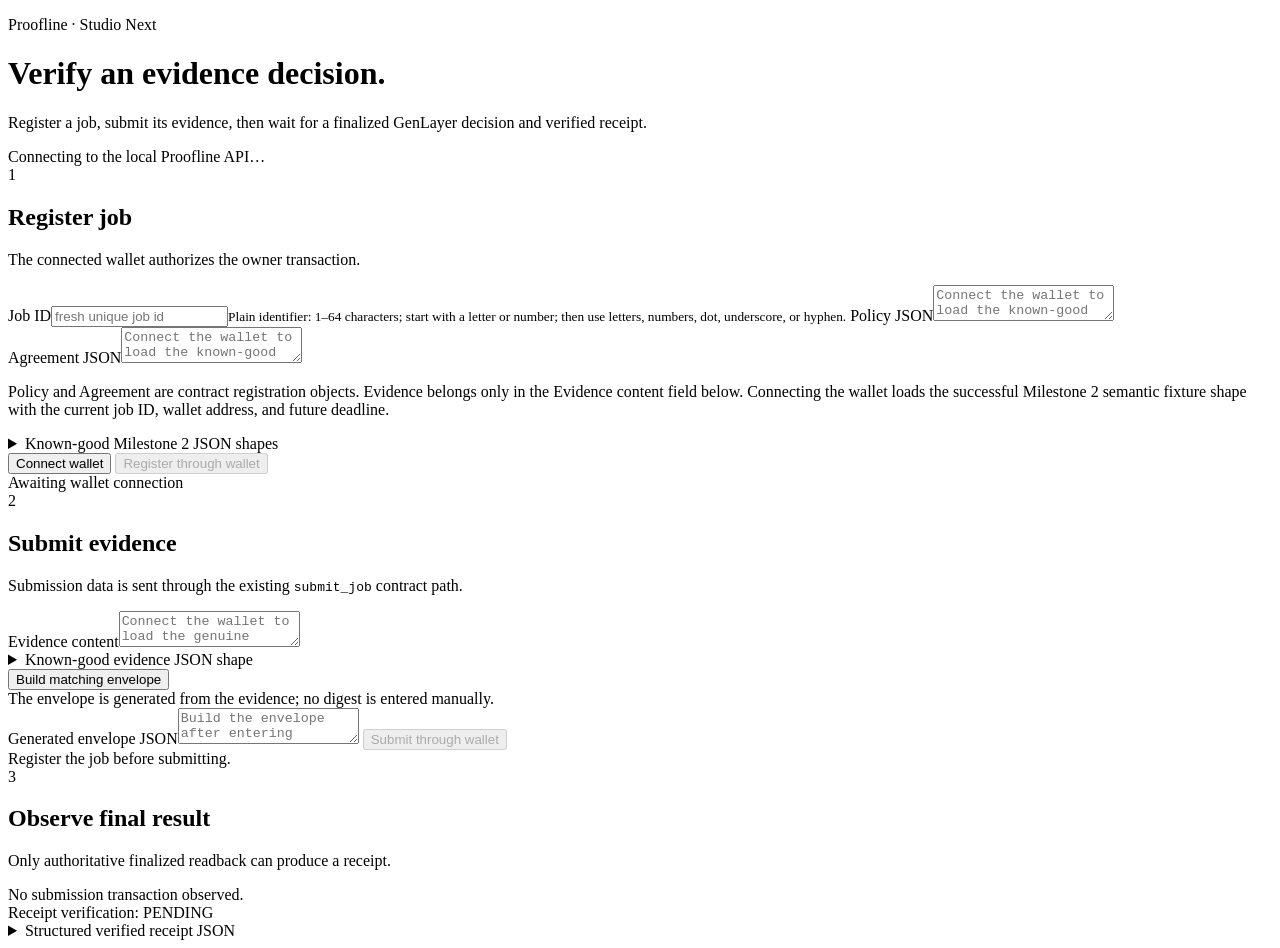
==== frontend/index.html @ 721586a4 "feat: initial Proofline release" ====
<!doctype html>
<html lang="en">
  <head>
    <meta charset="utf-8">
    <meta name="viewport" content="width=device-width, initial-scale=1">
    <title>Proofline</title>
    <link rel="stylesheet" href="/styles.css">
  </head>
  <body>
    <main class="shell">
      <header class="hero">
        <p class="eyebrow">Proofline · Studio Next</p>
        <h1>Verify an evidence decision.</h1>
        <p class="lede">Register a job, submit its evidence, then wait for a finalized GenLayer decision and verified receipt.</p>
        <div id="network" class="network">Connecting to the local Proofline API…</div>
      </header>

      <section class="card">
        <div class="step-heading"><span>1</span><div><h2>Register job</h2><p>The connected wallet authorizes the owner transaction.</p></div></div>
        <div class="grid two">
          <label>Job ID<input id="job-id" placeholder="fresh unique job id"><small>Plain identifier: 1–64 characters; start with a letter or number; then use letters, numbers, dot, underscore, or hyphen.</small></label>
          <label>Policy JSON<textarea id="policy" spellcheck="false" placeholder="Connect the wallet to load the known-good policy shape."></textarea></label>
        </div>
        <label>Agreement JSON<textarea id="agreement" spellcheck="false" placeholder="Connect the wallet to load the known-good agreement shape."></textarea></label>
        <p class="field-help">Policy and Agreement are contract registration objects. Evidence belongs only in the Evidence content field below. Connecting the wallet loads the successful Milestone 2 semantic fixture shape with the current job ID, wallet address, and future deadline.</p>
        <details class="template-help">
          <summary>Known-good Milestone 2 JSON shapes</summary>
          <p>These are the exact schemas used by the hosted semantic ACCEPT fixture. The wallet connection fills fresh identity and deadline values; do not paste evidence JSON into Policy or Agreement.</p>
          <pre>{
  "schema_version": "proofline.policy.v1",
  "policy_version": "acceptance-policy.v1",
  "agreement_id": "job-pass",
  "deadline": 1789887377,
  "signer_address": "0x3211d1419709682b81c53CC51cb63622E25488d3",
  "required_artifacts": ["response"],
  "deterministic_requirements": {"max_evidence_age_seconds": 7200, "require_snapshot": true},
  "subjective_criterion": {
    "id": "quality",
    "statement": "The response must clearly answer the requested report question with actionable evidence.",
    "allowed_verdicts": ["ACCEPT", "REJECT", "UNDETERMINED"]
  },
  "evidence_allowlist": ["embedded://evidence"]
}</pre>
          <pre>{
  "schema_version": "proofline.agreement.v1",
  "agreement_id": "job-pass",
  "policy_version": "acceptance-policy.v1",
  "parties": {"buyer": "buyer-fixture", "worker": "worker-fixture"},
  "agreement_digest": "sha256:5cb834ec078157ddf160f072368ba765b8f5fdad3e317c8fb03cba606d11d0ad"
}</pre>
        </details>
        <button id="connect">Connect wallet</button>
        <button id="register" disabled>Register through wallet</button>
        <div id="register-state" class="state muted">Awaiting wallet connection</div>
      </section>

      <section class="card">
        <div class="step-heading"><span>2</span><div><h2>Submit evidence</h2><p>Submission data is sent through the existing <code>submit_job</code> contract path.</p></div></div>
        <label>Evidence content<textarea id="evidence-content" spellcheck="false" placeholder="Connect the wallet to load the genuine request/response fixture."></textarea></label>
        <details class="template-help">
          <summary>Known-good evidence JSON shape</summary>
          <pre>{
  "job_id": "job-pass",
  "request": {
    "method": "POST",
    "path": "/v1/report",
    "body": {"question": "What failed and how should it be fixed?"}
  },
  "response": {
    "status": 200,
    "content_type": "application/json",
    "body": {
      "answer": "The report identifies the root cause, cites the observed failure, and gives a concrete remediation.",
      "evidence": ["fixture-log-001", "fixture-test-001"]
    }
  }
}</pre>
        </details>
        <button id="build-envelope">Build matching envelope</button>
        <div id="envelope-state" class="state muted">The envelope is generated from the evidence; no digest is entered manually.</div>
        <label>Generated envelope JSON<textarea id="envelope" spellcheck="false" readonly placeholder="Build the envelope after entering evidence."></textarea></label>
        <button id="submit" disabled>Submit through wallet</button>
        <div id="submit-state" class="state muted">Register the job before submitting.</div>
      </section>

      <section class="card">
        <div class="step-heading"><span>3</span><div><h2>Observe final result</h2><p>Only authoritative finalized readback can produce a receipt.</p></div></div>
        <div id="lifecycle" class="state muted">No submission transaction observed.</div>
        <div id="receipt-status" class="state muted">Receipt verification: PENDING</div>
        <div id="result" class="result hidden"></div>
        <details id="receipt-panel" class="hidden">
          <summary>Structured verified receipt JSON</summary>
          <pre id="receipt-json"></pre>
          <button id="download-receipt" type="button">Download sanitized receipt JSON</button>
        </details>
      </section>
    </main>
    <script src="/app.js"></script>
  </body>
</html>
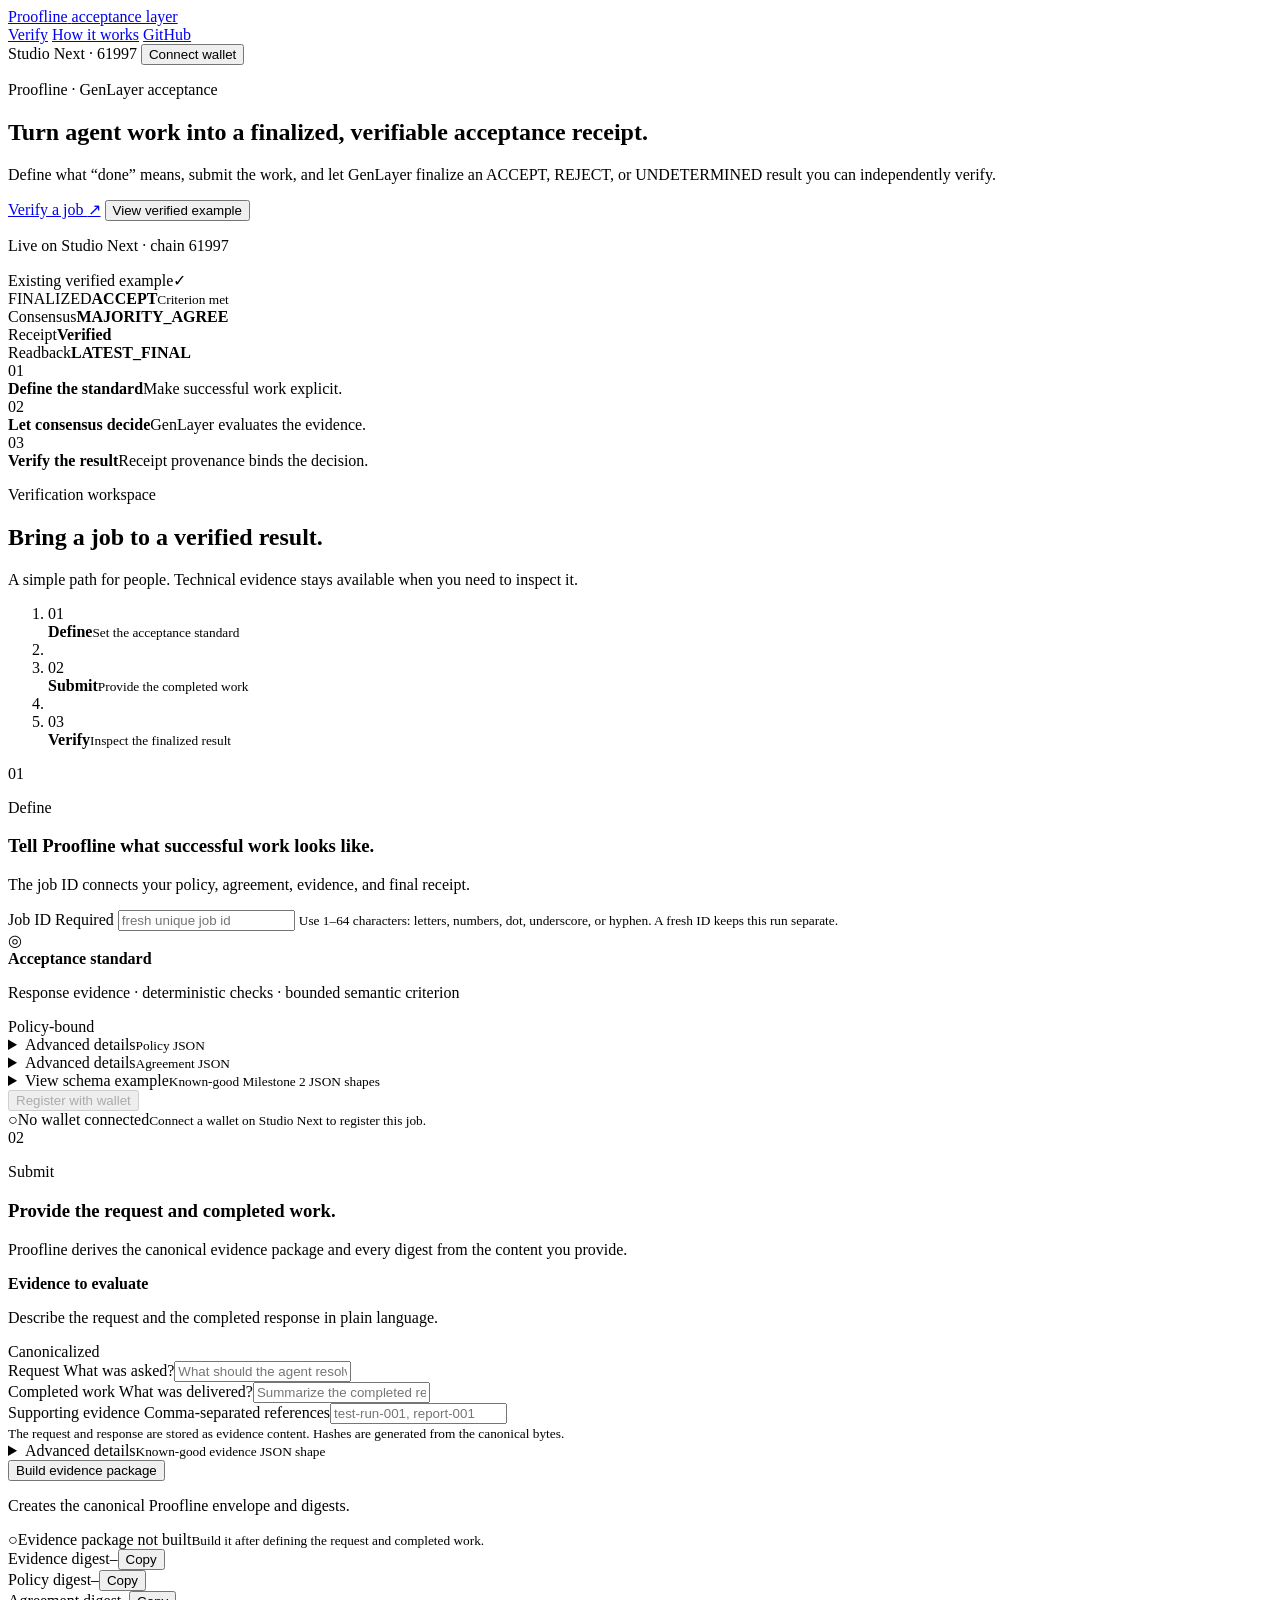
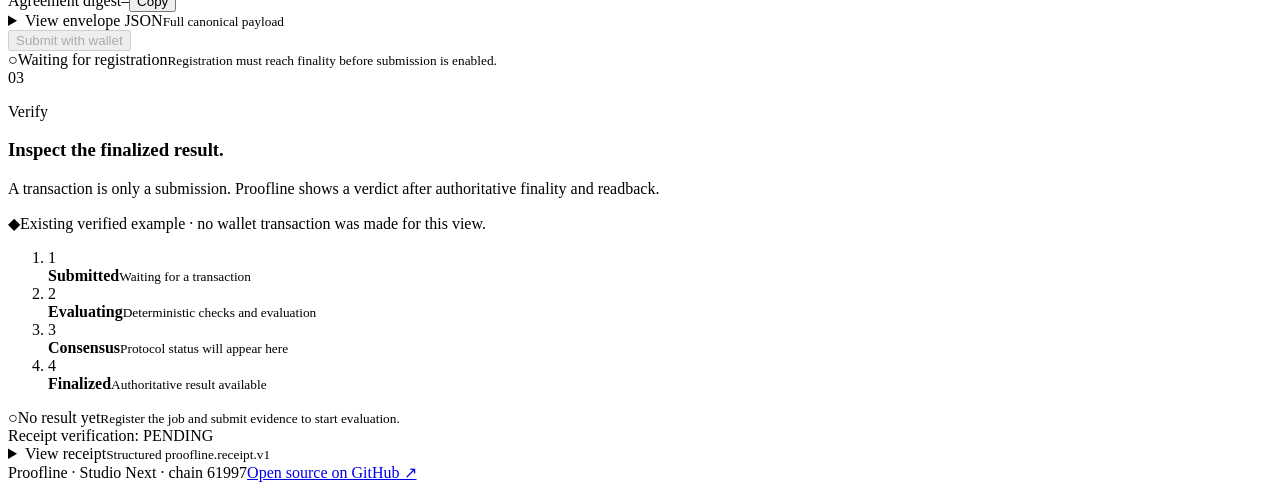
==== commit 358caead: "feat: overhaul Proofline verification UI" ====
--- a/frontend/index.html
+++ b/frontend/index.html
@@ -3,30 +3,114 @@
   <head>
     <meta charset="utf-8">
     <meta name="viewport" content="width=device-width, initial-scale=1">
-    <title>Proofline</title>
+    <meta name="description" content="Proofline turns agent work into a finalized, verifiable acceptance receipt.">
+    <title>Proofline · Verifiable acceptance</title>
     <link rel="stylesheet" href="/styles.css">
   </head>
   <body>
-    <main class="shell">
-      <header class="hero">
-        <p class="eyebrow">Proofline · Studio Next</p>
-        <h1>Verify an evidence decision.</h1>
-        <p class="lede">Register a job, submit its evidence, then wait for a finalized GenLayer decision and verified receipt.</p>
-        <div id="network" class="network">Connecting to the local Proofline API…</div>
+    <div class="app-shell">
+      <header class="site-header" aria-label="Proofline header">
+        <a class="brand" href="#top" aria-label="Proofline home">
+          <span class="brand-mark" aria-hidden="true"><span></span><span></span><span></span></span>
+          <span class="brand-name">Proofline</span>
+          <span class="brand-caption">acceptance layer</span>
+        </a>
+        <nav class="site-nav" aria-label="Primary navigation">
+          <a href="#verify">Verify</a>
+          <a href="#how-it-works">How it works</a>
+          <a href="https://github.com/unifyWeb3/proofline" target="_blank" rel="noreferrer">GitHub</a>
+        </nav>
+        <div class="header-actions">
+          <span id="network" class="network-badge"><span class="status-dot" aria-hidden="true"></span>Studio Next · 61997</span>
+          <button id="connect" class="button button-secondary button-wallet" type="button">Connect wallet</button>
+        </div>
       </header>
 
-      <section class="card">
-        <div class="step-heading"><span>1</span><div><h2>Register job</h2><p>The connected wallet authorizes the owner transaction.</p></div></div>
-        <div class="grid two">
-          <label>Job ID<input id="job-id" placeholder="fresh unique job id"><small>Plain identifier: 1–64 characters; start with a letter or number; then use letters, numbers, dot, underscore, or hyphen.</small></label>
-          <label>Policy JSON<textarea id="policy" spellcheck="false" placeholder="Connect the wallet to load the known-good policy shape."></textarea></label>
-        </div>
-        <label>Agreement JSON<textarea id="agreement" spellcheck="false" placeholder="Connect the wallet to load the known-good agreement shape."></textarea></label>
-        <p class="field-help">Policy and Agreement are contract registration objects. Evidence belongs only in the Evidence content field below. Connecting the wallet loads the successful Milestone 2 semantic fixture shape with the current job ID, wallet address, and future deadline.</p>
-        <details class="template-help">
-          <summary>Known-good Milestone 2 JSON shapes</summary>
-          <p>These are the exact schemas used by the hosted semantic ACCEPT fixture. The wallet connection fills fresh identity and deadline values; do not paste evidence JSON into Policy or Agreement.</p>
-          <pre>{
+      <main>
+        <section id="top" class="hero" aria-labelledby="hero-title">
+          <div class="hero-copy">
+            <p class="eyebrow">Proofline · GenLayer acceptance</p>
+            <h1 id="hero-title">Turn agent work into a finalized, verifiable acceptance receipt.</h1>
+            <p class="hero-lede">Define what “done” means, submit the work, and let GenLayer finalize an ACCEPT, REJECT, or UNDETERMINED result you can independently verify.</p>
+            <div class="hero-actions">
+              <a class="button button-primary" href="#verify">Verify a job <span aria-hidden="true">↗</span></a>
+              <button id="view-example" class="button button-secondary" type="button">View verified example</button>
+            </div>
+            <p class="hero-note"><span class="status-dot status-dot-success" aria-hidden="true"></span>Live on Studio Next · chain 61997</p>
+          </div>
+          <div class="hero-proof" aria-label="What Proofline verifies">
+            <div class="proof-panel">
+              <div class="proof-panel-header"><span class="label-caps">Existing verified example</span><span class="proof-icon" aria-hidden="true">✓</span></div>
+              <div class="proof-verdict"><span>FINALIZED</span><strong>ACCEPT</strong><small>Criterion met</small></div>
+              <div class="proof-facts">
+                <div><span>Consensus</span><strong>MAJORITY_AGREE</strong></div>
+                <div><span>Receipt</span><strong>Verified</strong></div>
+                <div><span>Readback</span><strong>LATEST_FINAL</strong></div>
+              </div>
+            </div>
+          </div>
+        </section>
+
+        <section id="how-it-works" class="proof-strip" aria-label="Proofline principles">
+          <div class="proof-strip-item"><span class="strip-number">01</span><div><strong>Define the standard</strong><span>Make successful work explicit.</span></div></div>
+          <div class="proof-strip-item"><span class="strip-number">02</span><div><strong>Let consensus decide</strong><span>GenLayer evaluates the evidence.</span></div></div>
+          <div class="proof-strip-item"><span class="strip-number">03</span><div><strong>Verify the result</strong><span>Receipt provenance binds the decision.</span></div></div>
+        </section>
+
+        <section id="verify" class="workspace" aria-labelledby="workspace-title">
+          <div class="workspace-heading">
+            <div>
+              <p class="eyebrow">Verification workspace</p>
+              <h2 id="workspace-title">Bring a job to a verified result.</h2>
+            </div>
+            <p class="workspace-description">A simple path for people. Technical evidence stays available when you need to inspect it.</p>
+          </div>
+
+          <ol class="stepper" aria-label="Verification stages">
+            <li class="stepper-item active" data-step-nav="define"><span>01</span><div><strong>Define</strong><small>Set the acceptance standard</small></div></li>
+            <li class="stepper-line" aria-hidden="true"></li>
+            <li class="stepper-item" data-step-nav="submit"><span>02</span><div><strong>Submit</strong><small>Provide the completed work</small></div></li>
+            <li class="stepper-line" aria-hidden="true"></li>
+            <li class="stepper-item" data-step-nav="verify"><span>03</span><div><strong>Verify</strong><small>Inspect the finalized result</small></div></li>
+          </ol>
+
+          <section class="stage" id="stage-define" aria-labelledby="define-title">
+            <div class="stage-heading">
+              <div class="stage-number">01</div>
+              <div><p class="stage-kicker">Define</p><h3 id="define-title">Tell Proofline what successful work looks like.</h3><p class="stage-copy">The job ID connects your policy, agreement, evidence, and final receipt.</p></div>
+            </div>
+            <div class="stage-content">
+              <div class="field-group">
+                <label for="job-id">Job ID <span class="required">Required</span></label>
+                <input id="job-id" autocomplete="off" placeholder="fresh unique job id" aria-describedby="job-help">
+                <small id="job-help" class="field-help">Use 1–64 characters: letters, numbers, dot, underscore, or hyphen. A fresh ID keeps this run separate.</small>
+              </div>
+              <div class="definition-summary" aria-label="Acceptance standard summary">
+                <div class="summary-icon" aria-hidden="true">◎</div>
+                <div><strong>Acceptance standard</strong><p>Response evidence · deterministic checks · bounded semantic criterion</p></div>
+                <span class="badge badge-neutral">Policy-bound</span>
+              </div>
+              <details class="advanced-details">
+                <summary><span>Advanced details</span><small>Policy JSON</small></summary>
+                <div class="details-body">
+                  <p class="details-copy">The exact contract registration object. Edit only if you understand the Proofline policy schema.</p>
+                  <label class="sr-only" for="policy">Policy JSON</label>
+                  <textarea id="policy" class="json-editor" spellcheck="false" placeholder="Connect the wallet to load the known-good policy shape."></textarea>
+                </div>
+              </details>
+              <details class="advanced-details">
+                <summary><span>Advanced details</span><small>Agreement JSON</small></summary>
+                <div class="details-body">
+                  <p class="details-copy">The agreement is checked against the registered policy and job before fee preparation.</p>
+                  <label class="sr-only" for="agreement">Agreement JSON</label>
+                  <textarea id="agreement" class="json-editor" spellcheck="false" placeholder="Connect the wallet to load the known-good agreement shape."></textarea>
+                </div>
+              </details>
+              <details class="advanced-details fixture-details">
+                <summary><span>View schema example</span><small>Known-good Milestone 2 JSON shapes</small></summary>
+                <div class="details-body schema-example">
+                  <p class="details-copy">These are the exact schemas used by the hosted semantic ACCEPT fixture. Connecting the wallet loads fresh identity and deadline values. Evidence belongs in Stage 2.</p>
+                  <pre>{
   "schema_version": "proofline.policy.v1",
   "policy_version": "acceptance-policy.v1",
   "agreement_id": "job-pass",
@@ -41,60 +125,99 @@
   },
   "evidence_allowlist": ["embedded://evidence"]
 }</pre>
-          <pre>{
+                  <pre>{
   "schema_version": "proofline.agreement.v1",
   "agreement_id": "job-pass",
   "policy_version": "acceptance-policy.v1",
   "parties": {"buyer": "buyer-fixture", "worker": "worker-fixture"},
   "agreement_digest": "sha256:5cb834ec078157ddf160f072368ba765b8f5fdad3e317c8fb03cba606d11d0ad"
 }</pre>
-        </details>
-        <button id="connect">Connect wallet</button>
-        <button id="register" disabled>Register through wallet</button>
-        <div id="register-state" class="state muted">Awaiting wallet connection</div>
-      </section>
-
-      <section class="card">
-        <div class="step-heading"><span>2</span><div><h2>Submit evidence</h2><p>Submission data is sent through the existing <code>submit_job</code> contract path.</p></div></div>
-        <label>Evidence content<textarea id="evidence-content" spellcheck="false" placeholder="Connect the wallet to load the genuine request/response fixture."></textarea></label>
-        <details class="template-help">
-          <summary>Known-good evidence JSON shape</summary>
-          <pre>{
-  "job_id": "job-pass",
-  "request": {
-    "method": "POST",
-    "path": "/v1/report",
-    "body": {"question": "What failed and how should it be fixed?"}
-  },
-  "response": {
-    "status": 200,
-    "content_type": "application/json",
-    "body": {
-      "answer": "The report identifies the root cause, cites the observed failure, and gives a concrete remediation.",
-      "evidence": ["fixture-log-001", "fixture-test-001"]
-    }
-  }
-}</pre>
-        </details>
-        <button id="build-envelope">Build matching envelope</button>
-        <div id="envelope-state" class="state muted">The envelope is generated from the evidence; no digest is entered manually.</div>
-        <label>Generated envelope JSON<textarea id="envelope" spellcheck="false" readonly placeholder="Build the envelope after entering evidence."></textarea></label>
-        <button id="submit" disabled>Submit through wallet</button>
-        <div id="submit-state" class="state muted">Register the job before submitting.</div>
-      </section>
-
-      <section class="card">
-        <div class="step-heading"><span>3</span><div><h2>Observe final result</h2><p>Only authoritative finalized readback can produce a receipt.</p></div></div>
-        <div id="lifecycle" class="state muted">No submission transaction observed.</div>
-        <div id="receipt-status" class="state muted">Receipt verification: PENDING</div>
-        <div id="result" class="result hidden"></div>
-        <details id="receipt-panel" class="hidden">
-          <summary>Structured verified receipt JSON</summary>
-          <pre id="receipt-json"></pre>
-          <button id="download-receipt" type="button">Download sanitized receipt JSON</button>
-        </details>
-      </section>
-    </main>
+                </div>
+              </details>
+              <div class="stage-actions">
+                <button id="register" class="button button-primary" type="button" disabled>Register with wallet</button>
+                <div id="register-state" class="inline-state" aria-live="polite"><span class="state-marker" aria-hidden="true">○</span><span>No wallet connected</span><small>Connect a wallet on Studio Next to register this job.</small></div>
+              </div>
+            </div>
+          </section>
+
+          <section class="stage" id="stage-submit" aria-labelledby="submit-title">
+            <div class="stage-heading">
+              <div class="stage-number">02</div>
+              <div><p class="stage-kicker">Submit</p><h3 id="submit-title">Provide the request and completed work.</h3><p class="stage-copy">Proofline derives the canonical evidence package and every digest from the content you provide.</p></div>
+            </div>
+            <div class="stage-content">
+              <div class="structured-evidence">
+                <div class="structured-evidence-header"><div><strong>Evidence to evaluate</strong><p>Describe the request and the completed response in plain language.</p></div><span class="badge badge-neutral">Canonicalized</span></div>
+                <div class="field-grid two-fields">
+                  <div class="field-group"><label for="request-question">Request <span class="label-hint">What was asked?</span></label><input id="request-question" placeholder="What should the agent resolve?" aria-describedby="evidence-help"></div>
+                  <div class="field-group"><label for="response-answer">Completed work <span class="label-hint">What was delivered?</span></label><input id="response-answer" placeholder="Summarize the completed response."></div>
+                </div>
+                <div class="field-group"><label for="response-evidence">Supporting evidence <span class="label-hint">Comma-separated references</span></label><input id="response-evidence" placeholder="test-run-001, report-001"></div>
+                <small id="evidence-help" class="field-help">The request and response are stored as evidence content. Hashes are generated from the canonical bytes.</small>
+              </div>
+              <details class="advanced-details">
+                <summary><span>Advanced details</span><small>Known-good evidence JSON shape</small></summary>
+                <div class="details-body">
+                  <p class="details-copy">Edit the exact evidence object sent to the existing <code>submit_job</code> path. It must contain request and response objects.</p>
+                  <label class="sr-only" for="evidence-content">Evidence JSON</label>
+                  <textarea id="evidence-content" class="json-editor evidence-editor" spellcheck="false" placeholder="Connect the wallet to load the genuine request/response fixture."></textarea>
+                </div>
+              </details>
+              <div class="stage-actions submit-actions">
+                <button id="build-envelope" class="button button-secondary" type="button">Build evidence package</button>
+                <p class="action-explainer">Creates the canonical Proofline envelope and digests.</p>
+              </div>
+              <div id="envelope-state" class="inline-state" aria-live="polite"><span class="state-marker" aria-hidden="true">○</span><span>Evidence package not built</span><small>Build it after defining the request and completed work.</small></div>
+              <div id="digest-list" class="digest-list hidden" aria-label="Generated evidence digests">
+                <div class="digest-row"><span>Evidence digest</span><code id="evidence-digest">—</code><button class="copy-button" type="button" data-copy-target="evidence-digest">Copy</button></div>
+                <div class="digest-row"><span>Policy digest</span><code id="policy-digest">—</code><button class="copy-button" type="button" data-copy-target="policy-digest">Copy</button></div>
+                <div class="digest-row"><span>Agreement digest</span><code id="agreement-digest">—</code><button class="copy-button" type="button" data-copy-target="agreement-digest">Copy</button></div>
+              </div>
+              <details id="envelope-details" class="advanced-details hidden">
+                <summary><span>View envelope JSON</span><small>Full canonical payload</small></summary>
+                <div class="details-body"><label class="sr-only" for="envelope">Generated envelope JSON</label><textarea id="envelope" class="json-editor" spellcheck="false" readonly placeholder="Build the evidence package first."></textarea></div>
+              </details>
+              <div class="stage-actions">
+                <button id="submit" class="button button-primary" type="button" disabled>Submit with wallet</button>
+                <div id="submit-state" class="inline-state" aria-live="polite"><span class="state-marker" aria-hidden="true">○</span><span>Waiting for registration</span><small>Registration must reach finality before submission is enabled.</small></div>
+              </div>
+            </div>
+          </section>
+
+          <section class="stage stage-verify" id="stage-verify" aria-labelledby="verify-title">
+            <div class="stage-heading">
+              <div class="stage-number">03</div>
+              <div><p class="stage-kicker">Verify</p><h3 id="verify-title">Inspect the finalized result.</h3><p class="stage-copy">A transaction is only a submission. Proofline shows a verdict after authoritative finality and readback.</p></div>
+            </div>
+            <div class="stage-content">
+              <div id="example-note" class="example-note hidden" role="status"><span class="example-note-icon" aria-hidden="true">◆</span><span>Existing verified example · no wallet transaction was made for this view.</span></div>
+              <div class="timeline-wrap">
+                <ol id="lifecycle-timeline" class="timeline" aria-label="Job lifecycle">
+                  <li data-timeline="submitted"><span class="timeline-node">1</span><div><strong>Submitted</strong><small>Waiting for a transaction</small></div></li>
+                  <li data-timeline="evaluating"><span class="timeline-node">2</span><div><strong>Evaluating</strong><small>Deterministic checks and evaluation</small></div></li>
+                  <li data-timeline="consensus"><span class="timeline-node">3</span><div><strong>Consensus</strong><small>Protocol status will appear here</small></div></li>
+                  <li data-timeline="finalized"><span class="timeline-node">4</span><div><strong>Finalized</strong><small>Authoritative result available</small></div></li>
+                </ol>
+              </div>
+              <div id="lifecycle" class="inline-state empty-result" aria-live="polite"><span class="state-marker" aria-hidden="true">○</span><span>No result yet</span><small>Register the job and submit evidence to start evaluation.</small></div>
+              <div id="receipt-status" class="receipt-status status-pill status-pending" aria-live="polite"><span class="status-dot" aria-hidden="true"></span>Receipt verification: PENDING</div>
+              <div id="result" class="result hidden"></div>
+              <details id="receipt-panel" class="advanced-details receipt-details hidden">
+                <summary><span>View receipt</span><small>Structured proofline.receipt.v1</small></summary>
+                <div class="details-body receipt-body">
+                  <p class="details-copy">This is the verified receipt produced from lifecycle observation. Its provenance remains bound to the producing submission transaction.</p>
+                  <pre id="receipt-json"></pre>
+                  <button id="download-receipt" class="button button-secondary" type="button">Download JSON</button>
+                </div>
+              </details>
+            </div>
+          </section>
+        </section>
+      </main>
+
+      <footer class="site-footer"><span>Proofline · Studio Next · chain 61997</span><a href="https://github.com/unifyWeb3/proofline" target="_blank" rel="noreferrer">Open source on GitHub ↗</a></footer>
+    </div>
     <script src="/app.js"></script>
   </body>
 </html>
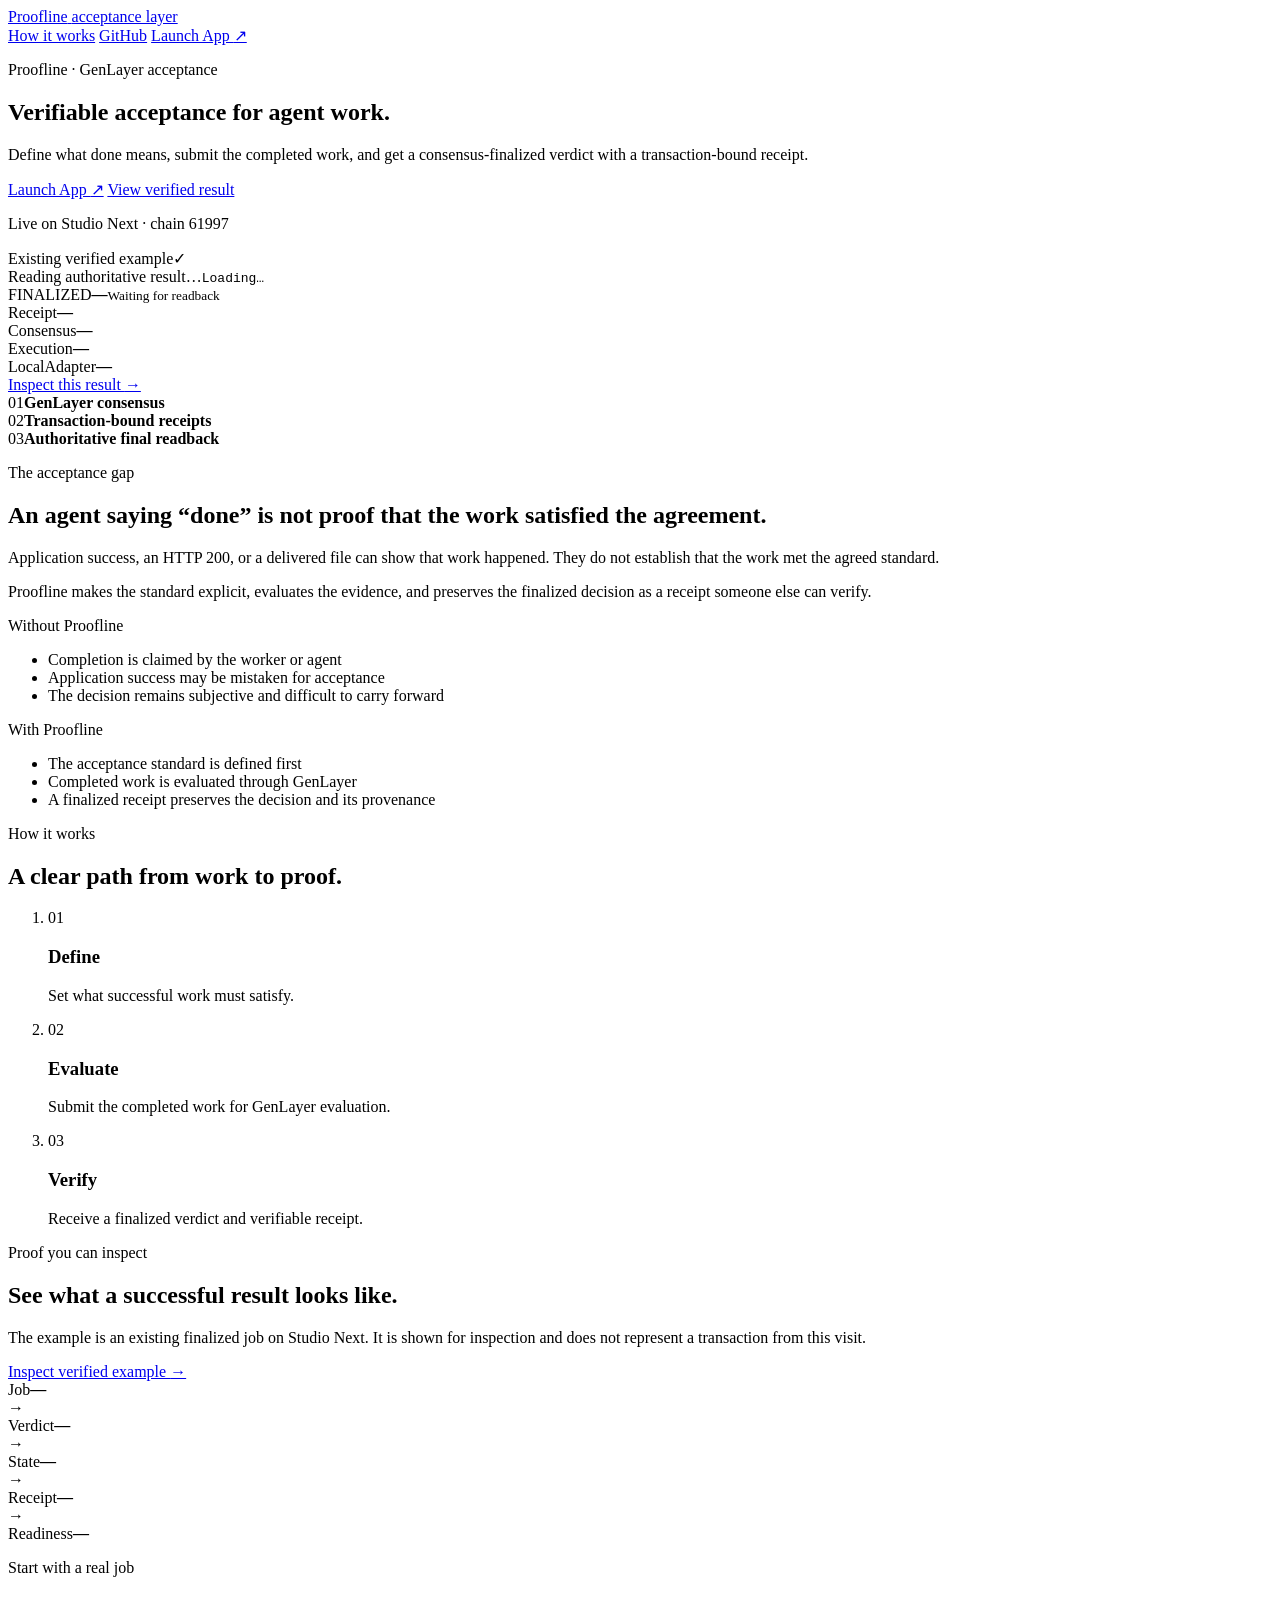
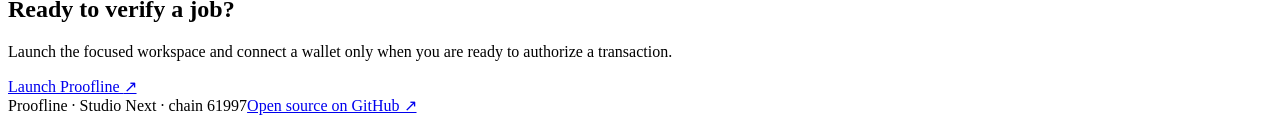
==== commit 17893202: "feat: separate Proofline landing and app" ====
--- a/frontend/index.html
+++ b/frontend/index.html
@@ -7,217 +7,119 @@
     <title>Proofline · Verifiable acceptance</title>
     <link rel="stylesheet" href="/styles.css">
   </head>
-  <body>
-    <div class="app-shell">
-      <header class="site-header" aria-label="Proofline header">
-        <a class="brand" href="#top" aria-label="Proofline home">
+  <body class="marketing-page">
+    <div class="marketing-shell">
+      <header class="site-header marketing-header" aria-label="Proofline header">
+        <a class="brand" href="/" aria-label="Proofline home">
           <span class="brand-mark" aria-hidden="true"><span></span><span></span><span></span></span>
           <span class="brand-name">Proofline</span>
           <span class="brand-caption">acceptance layer</span>
         </a>
         <nav class="site-nav" aria-label="Primary navigation">
-          <a href="#verify">Verify</a>
           <a href="#how-it-works">How it works</a>
           <a href="https://github.com/unifyWeb3/proofline" target="_blank" rel="noreferrer">GitHub</a>
+          <a class="button button-primary button-small" href="/app">Launch App <span aria-hidden="true">↗</span></a>
         </nav>
-        <div class="header-actions">
-          <span id="network" class="network-badge"><span class="status-dot" aria-hidden="true"></span>Studio Next · 61997</span>
-          <button id="connect" class="button button-secondary button-wallet" type="button">Connect wallet</button>
-        </div>
       </header>
 
       <main>
-        <section id="top" class="hero" aria-labelledby="hero-title">
-          <div class="hero-copy">
+        <section class="marketing-hero" aria-labelledby="hero-title">
+          <div class="marketing-hero-copy">
             <p class="eyebrow">Proofline · GenLayer acceptance</p>
-            <h1 id="hero-title">Turn agent work into a finalized, verifiable acceptance receipt.</h1>
-            <p class="hero-lede">Define what “done” means, submit the work, and let GenLayer finalize an ACCEPT, REJECT, or UNDETERMINED result you can independently verify.</p>
+            <h1 id="hero-title">Verifiable acceptance for agent work.</h1>
+            <p class="marketing-lede">Define what done means, submit the completed work, and get a consensus-finalized verdict with a transaction-bound receipt.</p>
             <div class="hero-actions">
-              <a class="button button-primary" href="#verify">Verify a job <span aria-hidden="true">↗</span></a>
-              <button id="view-example" class="button button-secondary" type="button">View verified example</button>
+              <a class="button button-primary" href="/app">Launch App <span aria-hidden="true">↗</span></a>
+              <a class="button button-secondary" href="/app?example=verified">View verified result</a>
             </div>
             <p class="hero-note"><span class="status-dot status-dot-success" aria-hidden="true"></span>Live on Studio Next · chain 61997</p>
           </div>
-          <div class="hero-proof" aria-label="What Proofline verifies">
-            <div class="proof-panel">
-              <div class="proof-panel-header"><span class="label-caps">Existing verified example</span><span class="proof-icon" aria-hidden="true">✓</span></div>
-              <div class="proof-verdict"><span>FINALIZED</span><strong>ACCEPT</strong><small>Criterion met</small></div>
-              <div class="proof-facts">
-                <div><span>Consensus</span><strong>MAJORITY_AGREE</strong></div>
-                <div><span>Receipt</span><strong>Verified</strong></div>
-                <div><span>Readback</span><strong>LATEST_FINAL</strong></div>
+          <div class="marketing-proof-wrap">
+            <div class="marketing-proof" aria-labelledby="proof-preview-title">
+              <div class="proof-panel-header"><span class="label-caps" id="proof-preview-title">Existing verified example</span><span class="proof-icon" aria-hidden="true">✓</span></div>
+              <div class="marketing-proof-meta"><span id="home-example-status">Reading authoritative result…</span><code id="home-job">Loading…</code></div>
+              <div class="marketing-verdict"><span id="home-final-state">FINALIZED</span><strong id="home-verdict">—</strong><small id="home-reason">Waiting for readback</small></div>
+              <div class="marketing-proof-facts">
+                <div><span>Receipt</span><strong id="home-receipt">—</strong></div>
+                <div><span>Consensus</span><strong id="home-consensus">—</strong></div>
+                <div><span>Execution</span><strong id="home-execution">—</strong></div>
+                <div><span>LocalAdapter</span><strong id="home-adapter">—</strong></div>
               </div>
+              <a class="proof-panel-link" href="/app?example=verified">Inspect this result <span aria-hidden="true">→</span></a>
             </div>
           </div>
         </section>
 
-        <section id="how-it-works" class="proof-strip" aria-label="Proofline principles">
-          <div class="proof-strip-item"><span class="strip-number">01</span><div><strong>Define the standard</strong><span>Make successful work explicit.</span></div></div>
-          <div class="proof-strip-item"><span class="strip-number">02</span><div><strong>Let consensus decide</strong><span>GenLayer evaluates the evidence.</span></div></div>
-          <div class="proof-strip-item"><span class="strip-number">03</span><div><strong>Verify the result</strong><span>Receipt provenance binds the decision.</span></div></div>
+        <section class="credibility-strip" aria-label="Proofline capabilities">
+          <div><span class="strip-number">01</span><strong>GenLayer consensus</strong></div>
+          <div><span class="strip-number">02</span><strong>Transaction-bound receipts</strong></div>
+          <div><span class="strip-number">03</span><strong>Authoritative final readback</strong></div>
         </section>
 
-        <section id="verify" class="workspace" aria-labelledby="workspace-title">
-          <div class="workspace-heading">
-            <div>
-              <p class="eyebrow">Verification workspace</p>
-              <h2 id="workspace-title">Bring a job to a verified result.</h2>
+        <section class="problem-section marketing-section" aria-labelledby="problem-title">
+          <div class="section-intro">
+            <p class="eyebrow">The acceptance gap</p>
+            <h2 id="problem-title">An agent saying “done” is not proof that the work satisfied the agreement.</h2>
+          </div>
+          <div class="problem-copy">
+            <p>Application success, an HTTP 200, or a delivered file can show that work happened. They do not establish that the work met the agreed standard.</p>
+            <p>Proofline makes the standard explicit, evaluates the evidence, and preserves the finalized decision as a receipt someone else can verify.</p>
+          </div>
+          <div class="comparison-grid" aria-label="Acceptance with and without Proofline">
+            <div class="comparison-column comparison-muted">
+              <p class="label-caps">Without Proofline</p>
+              <ul><li>Completion is claimed by the worker or agent</li><li>Application success may be mistaken for acceptance</li><li>The decision remains subjective and difficult to carry forward</li></ul>
             </div>
-            <p class="workspace-description">A simple path for people. Technical evidence stays available when you need to inspect it.</p>
+            <div class="comparison-column comparison-accent">
+              <p class="label-caps">With Proofline</p>
+              <ul><li>The acceptance standard is defined first</li><li>Completed work is evaluated through GenLayer</li><li>A finalized receipt preserves the decision and its provenance</li></ul>
+            </div>
           </div>
+        </section>
 
-          <ol class="stepper" aria-label="Verification stages">
-            <li class="stepper-item active" data-step-nav="define"><span>01</span><div><strong>Define</strong><small>Set the acceptance standard</small></div></li>
-            <li class="stepper-line" aria-hidden="true"></li>
-            <li class="stepper-item" data-step-nav="submit"><span>02</span><div><strong>Submit</strong><small>Provide the completed work</small></div></li>
-            <li class="stepper-line" aria-hidden="true"></li>
-            <li class="stepper-item" data-step-nav="verify"><span>03</span><div><strong>Verify</strong><small>Inspect the finalized result</small></div></li>
+        <section id="how-it-works" class="how-section marketing-section" aria-labelledby="how-title">
+          <div class="section-intro centered-intro">
+            <p class="eyebrow">How it works</p>
+            <h2 id="how-title">A clear path from work to proof.</h2>
+          </div>
+          <ol class="how-steps">
+            <li><span class="how-number">01</span><div><h3>Define</h3><p>Set what successful work must satisfy.</p></div></li>
+            <li><span class="how-number">02</span><div><h3>Evaluate</h3><p>Submit the completed work for GenLayer evaluation.</p></div></li>
+            <li><span class="how-number">03</span><div><h3>Verify</h3><p>Receive a finalized verdict and verifiable receipt.</p></div></li>
           </ol>
+        </section>
 
-          <section class="stage" id="stage-define" aria-labelledby="define-title">
-            <div class="stage-heading">
-              <div class="stage-number">01</div>
-              <div><p class="stage-kicker">Define</p><h3 id="define-title">Tell Proofline what successful work looks like.</h3><p class="stage-copy">The job ID connects your policy, agreement, evidence, and final receipt.</p></div>
-            </div>
-            <div class="stage-content">
-              <div class="field-group">
-                <label for="job-id">Job ID <span class="required">Required</span></label>
-                <input id="job-id" autocomplete="off" placeholder="fresh unique job id" aria-describedby="job-help">
-                <small id="job-help" class="field-help">Use 1–64 characters: letters, numbers, dot, underscore, or hyphen. A fresh ID keeps this run separate.</small>
-              </div>
-              <div class="definition-summary" aria-label="Acceptance standard summary">
-                <div class="summary-icon" aria-hidden="true">◎</div>
-                <div><strong>Acceptance standard</strong><p>Response evidence · deterministic checks · bounded semantic criterion</p></div>
-                <span class="badge badge-neutral">Policy-bound</span>
-              </div>
-              <details class="advanced-details">
-                <summary><span>Advanced details</span><small>Policy JSON</small></summary>
-                <div class="details-body">
-                  <p class="details-copy">The exact contract registration object. Edit only if you understand the Proofline policy schema.</p>
-                  <label class="sr-only" for="policy">Policy JSON</label>
-                  <textarea id="policy" class="json-editor" spellcheck="false" placeholder="Connect the wallet to load the known-good policy shape."></textarea>
-                </div>
-              </details>
-              <details class="advanced-details">
-                <summary><span>Advanced details</span><small>Agreement JSON</small></summary>
-                <div class="details-body">
-                  <p class="details-copy">The agreement is checked against the registered policy and job before fee preparation.</p>
-                  <label class="sr-only" for="agreement">Agreement JSON</label>
-                  <textarea id="agreement" class="json-editor" spellcheck="false" placeholder="Connect the wallet to load the known-good agreement shape."></textarea>
-                </div>
-              </details>
-              <details class="advanced-details fixture-details">
-                <summary><span>View schema example</span><small>Known-good Milestone 2 JSON shapes</small></summary>
-                <div class="details-body schema-example">
-                  <p class="details-copy">These are the exact schemas used by the hosted semantic ACCEPT fixture. Connecting the wallet loads fresh identity and deadline values. Evidence belongs in Stage 2.</p>
-                  <pre>{
-  "schema_version": "proofline.policy.v1",
-  "policy_version": "acceptance-policy.v1",
-  "agreement_id": "job-pass",
-  "deadline": 1789887377,
-  "signer_address": "0x3211d1419709682b81c53CC51cb63622E25488d3",
-  "required_artifacts": ["response"],
-  "deterministic_requirements": {"max_evidence_age_seconds": 7200, "require_snapshot": true},
-  "subjective_criterion": {
-    "id": "quality",
-    "statement": "The response must clearly answer the requested report question with actionable evidence.",
-    "allowed_verdicts": ["ACCEPT", "REJECT", "UNDETERMINED"]
-  },
-  "evidence_allowlist": ["embedded://evidence"]
-}</pre>
-                  <pre>{
-  "schema_version": "proofline.agreement.v1",
-  "agreement_id": "job-pass",
-  "policy_version": "acceptance-policy.v1",
-  "parties": {"buyer": "buyer-fixture", "worker": "worker-fixture"},
-  "agreement_digest": "sha256:5cb834ec078157ddf160f072368ba765b8f5fdad3e317c8fb03cba606d11d0ad"
-}</pre>
-                </div>
-              </details>
-              <div class="stage-actions">
-                <button id="register" class="button button-primary" type="button" disabled>Register with wallet</button>
-                <div id="register-state" class="inline-state" aria-live="polite"><span class="state-marker" aria-hidden="true">○</span><span>No wallet connected</span><small>Connect a wallet on Studio Next to register this job.</small></div>
-              </div>
-            </div>
-          </section>
+        <section class="verified-section marketing-section" aria-labelledby="verified-title">
+          <div class="verified-copy">
+            <p class="eyebrow">Proof you can inspect</p>
+            <h2 id="verified-title">See what a successful result looks like.</h2>
+            <p>The example is an existing finalized job on Studio Next. It is shown for inspection and does not represent a transaction from this visit.</p>
+            <a class="button button-secondary" href="/app?example=verified">Inspect verified example <span aria-hidden="true">→</span></a>
+          </div>
+          <div class="verified-chain" aria-label="Verified example path">
+            <div><span>Job</span><strong id="home-chain-job">—</strong></div>
+            <span class="chain-arrow" aria-hidden="true">→</span>
+            <div><span>Verdict</span><strong id="home-chain-verdict">—</strong></div>
+            <span class="chain-arrow" aria-hidden="true">→</span>
+            <div><span>State</span><strong id="home-chain-state">—</strong></div>
+            <span class="chain-arrow" aria-hidden="true">→</span>
+            <div><span>Receipt</span><strong id="home-chain-receipt">—</strong></div>
+            <span class="chain-arrow" aria-hidden="true">→</span>
+            <div><span>Readiness</span><strong id="home-chain-adapter">—</strong></div>
+          </div>
+        </section>
 
-          <section class="stage" id="stage-submit" aria-labelledby="submit-title">
-            <div class="stage-heading">
-              <div class="stage-number">02</div>
-              <div><p class="stage-kicker">Submit</p><h3 id="submit-title">Provide the request and completed work.</h3><p class="stage-copy">Proofline derives the canonical evidence package and every digest from the content you provide.</p></div>
-            </div>
-            <div class="stage-content">
-              <div class="structured-evidence">
-                <div class="structured-evidence-header"><div><strong>Evidence to evaluate</strong><p>Describe the request and the completed response in plain language.</p></div><span class="badge badge-neutral">Canonicalized</span></div>
-                <div class="field-grid two-fields">
-                  <div class="field-group"><label for="request-question">Request <span class="label-hint">What was asked?</span></label><input id="request-question" placeholder="What should the agent resolve?" aria-describedby="evidence-help"></div>
-                  <div class="field-group"><label for="response-answer">Completed work <span class="label-hint">What was delivered?</span></label><input id="response-answer" placeholder="Summarize the completed response."></div>
-                </div>
-                <div class="field-group"><label for="response-evidence">Supporting evidence <span class="label-hint">Comma-separated references</span></label><input id="response-evidence" placeholder="test-run-001, report-001"></div>
-                <small id="evidence-help" class="field-help">The request and response are stored as evidence content. Hashes are generated from the canonical bytes.</small>
-              </div>
-              <details class="advanced-details">
-                <summary><span>Advanced details</span><small>Known-good evidence JSON shape</small></summary>
-                <div class="details-body">
-                  <p class="details-copy">Edit the exact evidence object sent to the existing <code>submit_job</code> path. It must contain request and response objects.</p>
-                  <label class="sr-only" for="evidence-content">Evidence JSON</label>
-                  <textarea id="evidence-content" class="json-editor evidence-editor" spellcheck="false" placeholder="Connect the wallet to load the genuine request/response fixture."></textarea>
-                </div>
-              </details>
-              <div class="stage-actions submit-actions">
-                <button id="build-envelope" class="button button-secondary" type="button">Build evidence package</button>
-                <p class="action-explainer">Creates the canonical Proofline envelope and digests.</p>
-              </div>
-              <div id="envelope-state" class="inline-state" aria-live="polite"><span class="state-marker" aria-hidden="true">○</span><span>Evidence package not built</span><small>Build it after defining the request and completed work.</small></div>
-              <div id="digest-list" class="digest-list hidden" aria-label="Generated evidence digests">
-                <div class="digest-row"><span>Evidence digest</span><code id="evidence-digest">—</code><button class="copy-button" type="button" data-copy-target="evidence-digest">Copy</button></div>
-                <div class="digest-row"><span>Policy digest</span><code id="policy-digest">—</code><button class="copy-button" type="button" data-copy-target="policy-digest">Copy</button></div>
-                <div class="digest-row"><span>Agreement digest</span><code id="agreement-digest">—</code><button class="copy-button" type="button" data-copy-target="agreement-digest">Copy</button></div>
-              </div>
-              <details id="envelope-details" class="advanced-details hidden">
-                <summary><span>View envelope JSON</span><small>Full canonical payload</small></summary>
-                <div class="details-body"><label class="sr-only" for="envelope">Generated envelope JSON</label><textarea id="envelope" class="json-editor" spellcheck="false" readonly placeholder="Build the evidence package first."></textarea></div>
-              </details>
-              <div class="stage-actions">
-                <button id="submit" class="button button-primary" type="button" disabled>Submit with wallet</button>
-                <div id="submit-state" class="inline-state" aria-live="polite"><span class="state-marker" aria-hidden="true">○</span><span>Waiting for registration</span><small>Registration must reach finality before submission is enabled.</small></div>
-              </div>
-            </div>
-          </section>
-
-          <section class="stage stage-verify" id="stage-verify" aria-labelledby="verify-title">
-            <div class="stage-heading">
-              <div class="stage-number">03</div>
-              <div><p class="stage-kicker">Verify</p><h3 id="verify-title">Inspect the finalized result.</h3><p class="stage-copy">A transaction is only a submission. Proofline shows a verdict after authoritative finality and readback.</p></div>
-            </div>
-            <div class="stage-content">
-              <div id="example-note" class="example-note hidden" role="status"><span class="example-note-icon" aria-hidden="true">◆</span><span>Existing verified example · no wallet transaction was made for this view.</span></div>
-              <div class="timeline-wrap">
-                <ol id="lifecycle-timeline" class="timeline" aria-label="Job lifecycle">
-                  <li data-timeline="submitted"><span class="timeline-node">1</span><div><strong>Submitted</strong><small>Waiting for a transaction</small></div></li>
-                  <li data-timeline="evaluating"><span class="timeline-node">2</span><div><strong>Evaluating</strong><small>Deterministic checks and evaluation</small></div></li>
-                  <li data-timeline="consensus"><span class="timeline-node">3</span><div><strong>Consensus</strong><small>Protocol status will appear here</small></div></li>
-                  <li data-timeline="finalized"><span class="timeline-node">4</span><div><strong>Finalized</strong><small>Authoritative result available</small></div></li>
-                </ol>
-              </div>
-              <div id="lifecycle" class="inline-state empty-result" aria-live="polite"><span class="state-marker" aria-hidden="true">○</span><span>No result yet</span><small>Register the job and submit evidence to start evaluation.</small></div>
-              <div id="receipt-status" class="receipt-status status-pill status-pending" aria-live="polite"><span class="status-dot" aria-hidden="true"></span>Receipt verification: PENDING</div>
-              <div id="result" class="result hidden"></div>
-              <details id="receipt-panel" class="advanced-details receipt-details hidden">
-                <summary><span>View receipt</span><small>Structured proofline.receipt.v1</small></summary>
-                <div class="details-body receipt-body">
-                  <p class="details-copy">This is the verified receipt produced from lifecycle observation. Its provenance remains bound to the producing submission transaction.</p>
-                  <pre id="receipt-json"></pre>
-                  <button id="download-receipt" class="button button-secondary" type="button">Download JSON</button>
-                </div>
-              </details>
-            </div>
-          </section>
+        <section class="final-cta marketing-section" aria-labelledby="cta-title">
+          <p class="eyebrow">Start with a real job</p>
+          <h2 id="cta-title">Ready to verify a job?</h2>
+          <p>Launch the focused workspace and connect a wallet only when you are ready to authorize a transaction.</p>
+          <a class="button button-primary" href="/app">Launch Proofline <span aria-hidden="true">↗</span></a>
         </section>
       </main>
 
       <footer class="site-footer"><span>Proofline · Studio Next · chain 61997</span><a href="https://github.com/unifyWeb3/proofline" target="_blank" rel="noreferrer">Open source on GitHub ↗</a></footer>
     </div>
-    <script src="/app.js"></script>
+    <script src="/verified-example.js"></script>
+    <script src="/home.js"></script>
   </body>
 </html>
